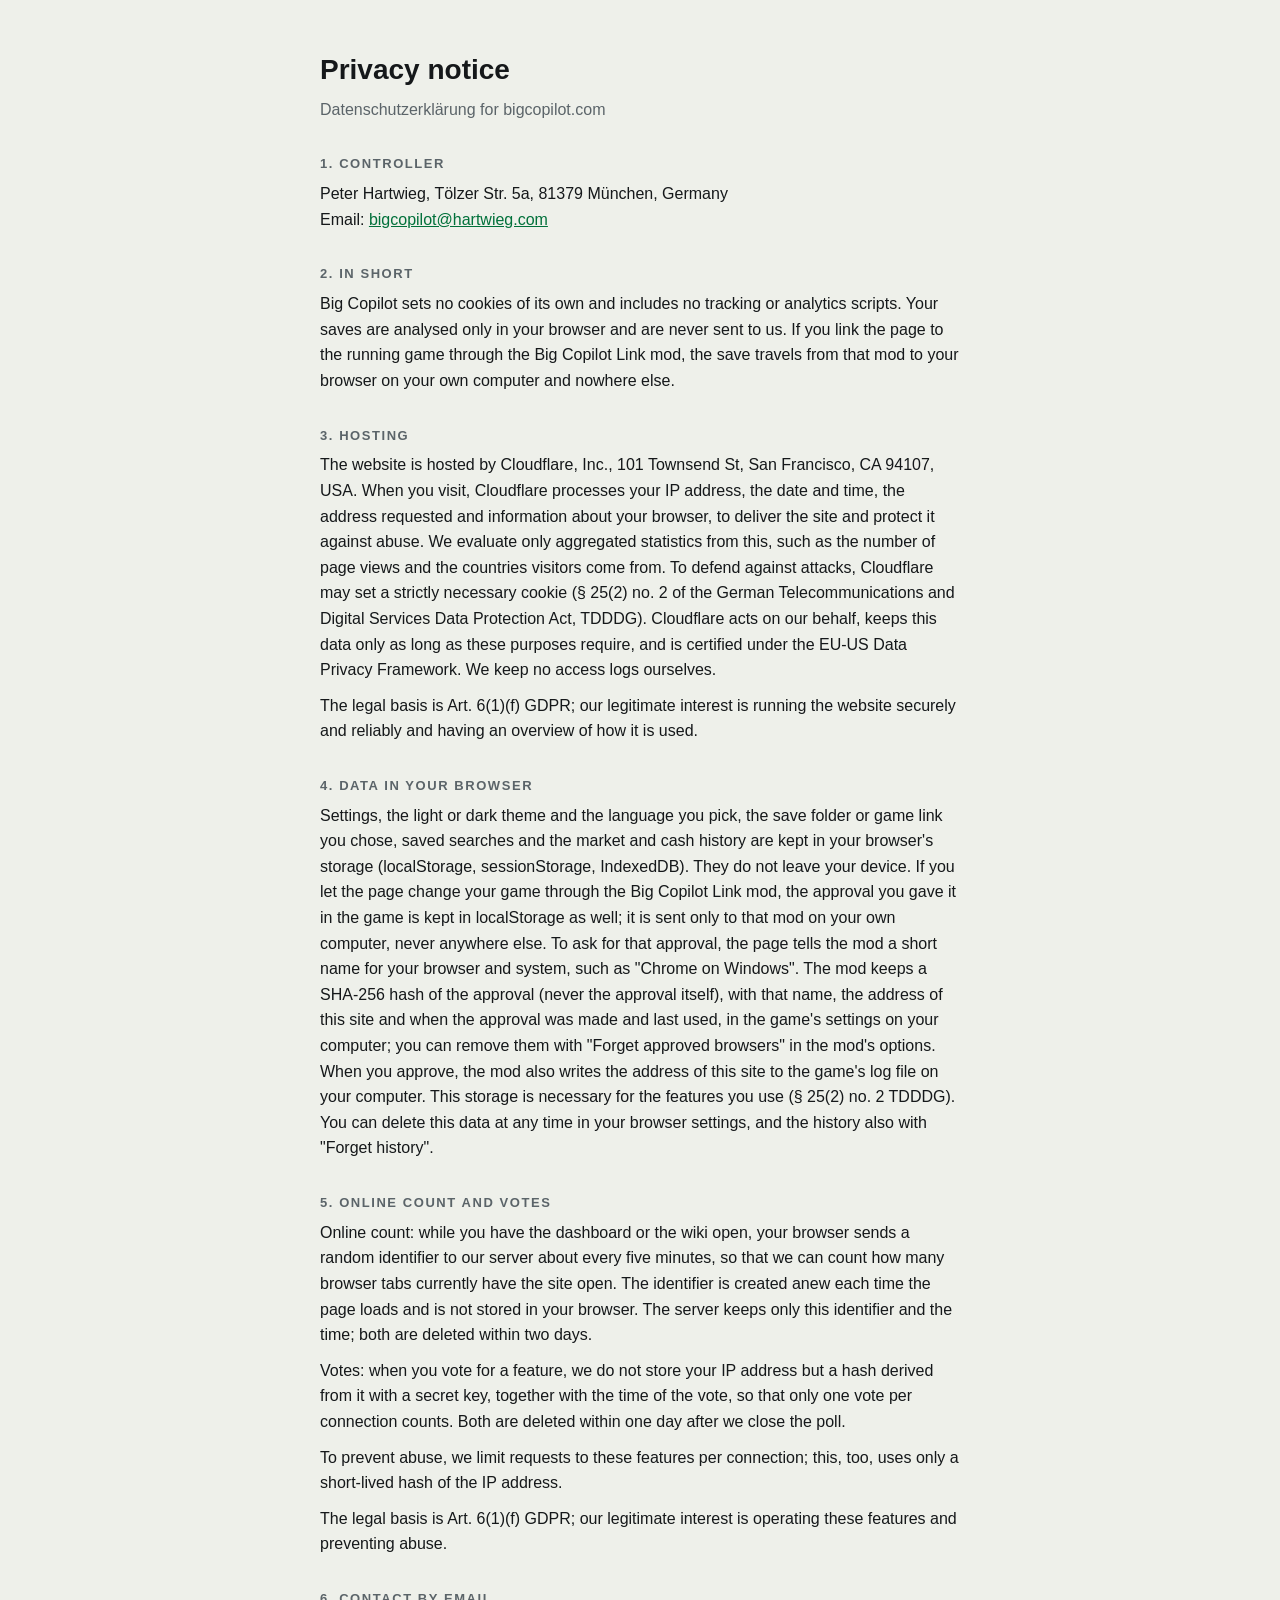
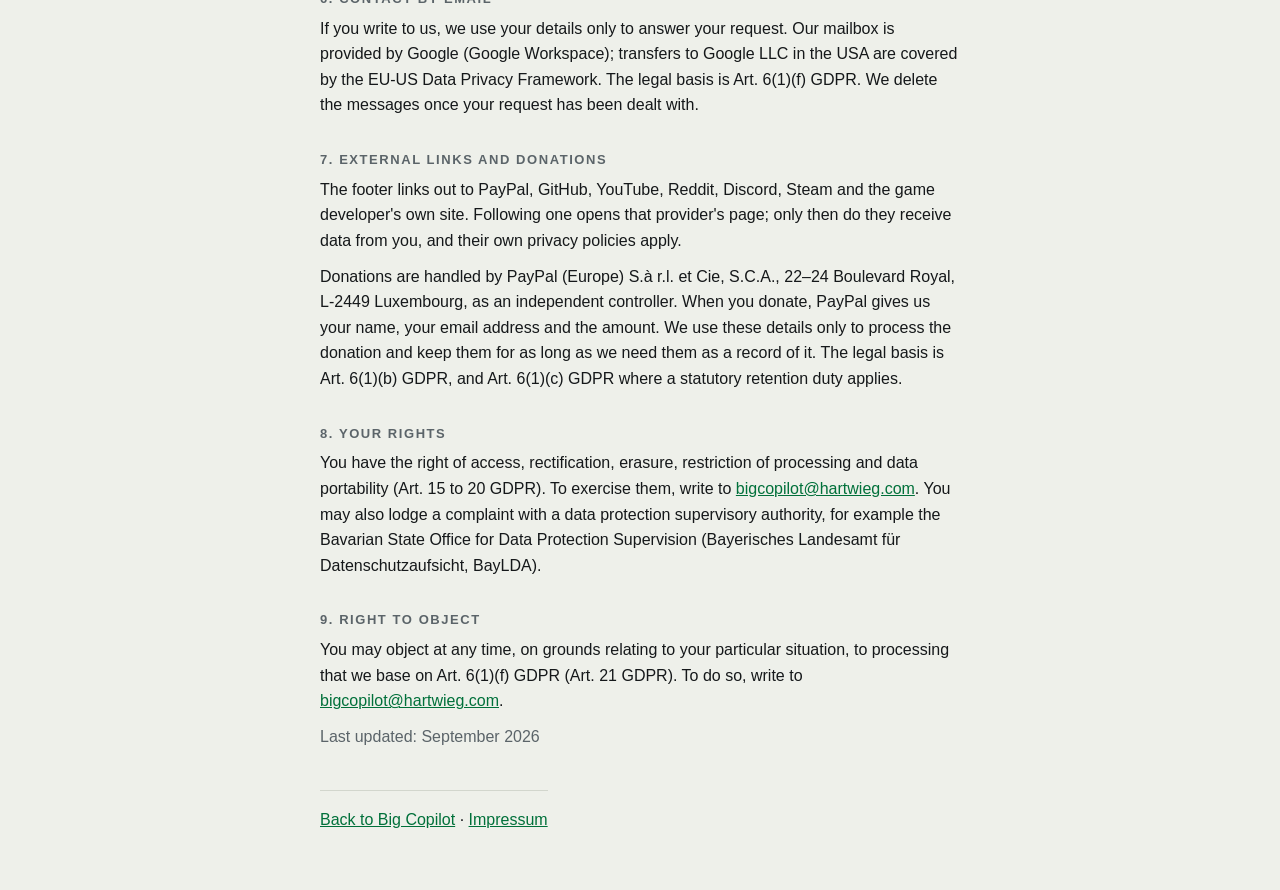
==== web/privacy.html @ a102e49f "One Language picker for the page's words and the game's names The footer's Game names becomes Langua" ====
<!doctype html>
<html lang="en">
<head>
<meta charset="utf-8">
<meta name="viewport" content="width=device-width, initial-scale=1">
<!-- Legally required to be reachable from every page, not to be found by search engines. -->
<meta name="robots" content="noindex">
<title>Privacy · Big Copilot</title>
<link rel="icon" href="data:image/svg+xml,%3Csvg xmlns='http://www.w3.org/2000/svg' viewBox='0 0 32 32'%3E%3Crect width='32' height='32' rx='7' fill='%230d100f'/%3E%3Ccircle cx='16' cy='16' r='8' fill='%2343c07a'/%3E%3C/svg%3E">
<script>
/* The theme the board's footer pinned, so opening this page from there does not
   flip to the operating system's. Same key and same attribute as the board. */
try{ var t = localStorage.getItem("ba_dash_theme"); if(t === "light" || t === "dark") document.documentElement.setAttribute("data-theme", t); }catch(e){}
</script>
<link rel="stylesheet" href="/fonts/fonts.css">
<style>
:root{--ground:#0d100f;--ink:#e9ece6;--ink-2:#9aa39d;--rule:#262c28;--accent:#43c07a;color-scheme:dark}
@media (prefers-color-scheme:light){
  :root:not([data-theme="dark"]){--ground:#eef0ea;--ink:#15181a;--ink-2:#5b6469;--rule:#d2d6cd;--accent:#00703a;color-scheme:light}
}
:root[data-theme="light"]{--ground:#eef0ea;--ink:#15181a;--ink-2:#5b6469;--rule:#d2d6cd;--accent:#00703a;color-scheme:light}
body{margin:0;background:var(--ground);color:var(--ink);font:16px/1.6 Archivo,"Helvetica Neue",Arial,sans-serif}
main{max-width:640px;margin:0 auto;padding:48px 16px}
h1{font-size:28px;margin:0 0 4px}
h2{font-size:13px;letter-spacing:.12em;text-transform:uppercase;color:var(--ink-2);margin:32px 0 6px}
p,address{margin:0 0 10px;font-style:normal}
.lead{color:var(--ink-2)}
a{color:var(--accent);overflow-wrap:anywhere}
.back{display:inline-block;margin-top:30px;padding-top:16px;border-top:1px solid var(--rule)}
</style>
</head>
<body>
<main>
  <h1>Privacy notice</h1>
  <p class="lead"><span lang="de">Datenschutzerklärung</span> for bigcopilot.com</p>

  <!-- Every promise here is backed by the code: fonts and Pyodide are served
       from this site (build_web.py, web/worker.js), the online count keeps its
       id in memory (web/community.js), the daily cleanup deletes presence rows
       and ended polls (server/worker.mjs), Worker invocation logs and traces are off
       (wrangler.jsonc), and Cloudflare's automatic Web Analytics injection is
       switched off for the domain in the dashboard. Change the text when any of those change. -->

  <h2>1. Controller</h2>
  <address>
    Peter Hartwieg, Tölzer Str. 5a, 81379 München, Germany<br>
    Email: <a href="mailto:bigcopilot@hartwieg.com">bigcopilot@hartwieg.com</a>
  </address>

  <h2>2. In short</h2>
  <p>Big Copilot sets no cookies of its own and includes no tracking or analytics scripts. Your saves are analysed only in your browser and are never sent to us. If you link the page to the running game through the Big Copilot Link mod, the save travels from that mod to your browser on your own computer and nowhere else.</p>

  <h2>3. Hosting</h2>
  <p>The website is hosted by Cloudflare, Inc., 101 Townsend St, San Francisco, CA 94107, USA. When you visit, Cloudflare processes your IP address, the date and time, the address requested and information about your browser, to deliver the site and protect it against abuse. We evaluate only aggregated statistics from this, such as the number of page views and the countries visitors come from. To defend against attacks, Cloudflare may set a strictly necessary cookie (§ 25(2) no. 2 of the German Telecommunications and Digital Services Data Protection Act, TDDDG). Cloudflare acts on our behalf, keeps this data only as long as these purposes require, and is certified under the EU-US Data Privacy Framework. We keep no access logs ourselves.</p>
  <p>The legal basis is Art. 6(1)(f) GDPR; our legitimate interest is running the website securely and reliably and having an overview of how it is used.</p>

  <h2>4. Data in your browser</h2>
  <p>Settings, the light or dark theme and the language you pick, the save folder or game link you chose, saved searches and the market and cash history are kept in your browser's storage (localStorage, sessionStorage, IndexedDB). They do not leave your device. If you let the page change your game through the Big Copilot Link mod, the approval you gave it in the game is kept in localStorage as well; it is sent only to that mod on your own computer, never anywhere else. To ask for that approval, the page tells the mod a short name for your browser and system, such as "Chrome on Windows". The mod keeps a SHA-256 hash of the approval (never the approval itself), with that name, the address of this site and when the approval was made and last used, in the game's settings on your computer; you can remove them with "Forget approved browsers" in the mod's options. When you approve, the mod also writes the address of this site to the game's log file on your computer. This storage is necessary for the features you use (§ 25(2) no. 2 TDDDG). You can delete this data at any time in your browser settings, and the history also with "Forget history".</p>

  <h2>5. Online count and votes</h2>
  <p>Online count: while you have the dashboard or the wiki open, your browser sends a random identifier to our server about every five minutes, so that we can count how many browser tabs currently have the site open. The identifier is created anew each time the page loads and is not stored in your browser. The server keeps only this identifier and the time; both are deleted within two days.</p>
  <p>Votes: when you vote for a feature, we do not store your IP address but a hash derived from it with a secret key, together with the time of the vote, so that only one vote per connection counts. Both are deleted within one day after we close the poll.</p>
  <p>To prevent abuse, we limit requests to these features per connection; this, too, uses only a short-lived hash of the IP address.</p>
  <p>The legal basis is Art. 6(1)(f) GDPR; our legitimate interest is operating these features and preventing abuse.</p>

  <h2>6. Contact by email</h2>
  <p>If you write to us, we use your details only to answer your request. Our mailbox is provided by Google (Google Workspace); transfers to Google LLC in the USA are covered by the EU-US Data Privacy Framework. The legal basis is Art. 6(1)(f) GDPR. We delete the messages once your request has been dealt with.</p>

  <h2>7. External links and donations</h2>
  <p>The footer links out to PayPal, GitHub, YouTube, Reddit, Discord, Steam and the game developer's own site. Following one opens that provider's page; only then do they receive data from you, and their own privacy policies apply.</p>
  <p>Donations are handled by PayPal (Europe) S.à r.l. et Cie, S.C.A., 22–24 Boulevard Royal, L-2449 Luxembourg, as an independent controller. When you donate, PayPal gives us your name, your email address and the amount. We use these details only to process the donation and keep them for as long as we need them as a record of it. The legal basis is Art. 6(1)(b) GDPR, and Art. 6(1)(c) GDPR where a statutory retention duty applies.</p>

  <h2>8. Your rights</h2>
  <p>You have the right of access, rectification, erasure, restriction of processing and data portability (Art. 15 to 20 GDPR). To exercise them, write to <a href="mailto:bigcopilot@hartwieg.com">bigcopilot@hartwieg.com</a>. You may also lodge a complaint with a data protection supervisory authority, for example the Bavarian State Office for Data Protection Supervision (<span lang="de">Bayerisches Landesamt für Datenschutzaufsicht</span>, BayLDA).</p>

  <h2>9. Right to object</h2>
  <p>You may object at any time, on grounds relating to your particular situation, to processing that we base on Art. 6(1)(f) GDPR (Art. 21 GDPR). To do so, write to <a href="mailto:bigcopilot@hartwieg.com">bigcopilot@hartwieg.com</a>.</p>

  <p class="lead">Last updated: September 2026</p>

  <p class="back"><a href="/">Back to Big Copilot</a> · <a href="impressum.html">Impressum</a></p>
</main>
</body>
</html>
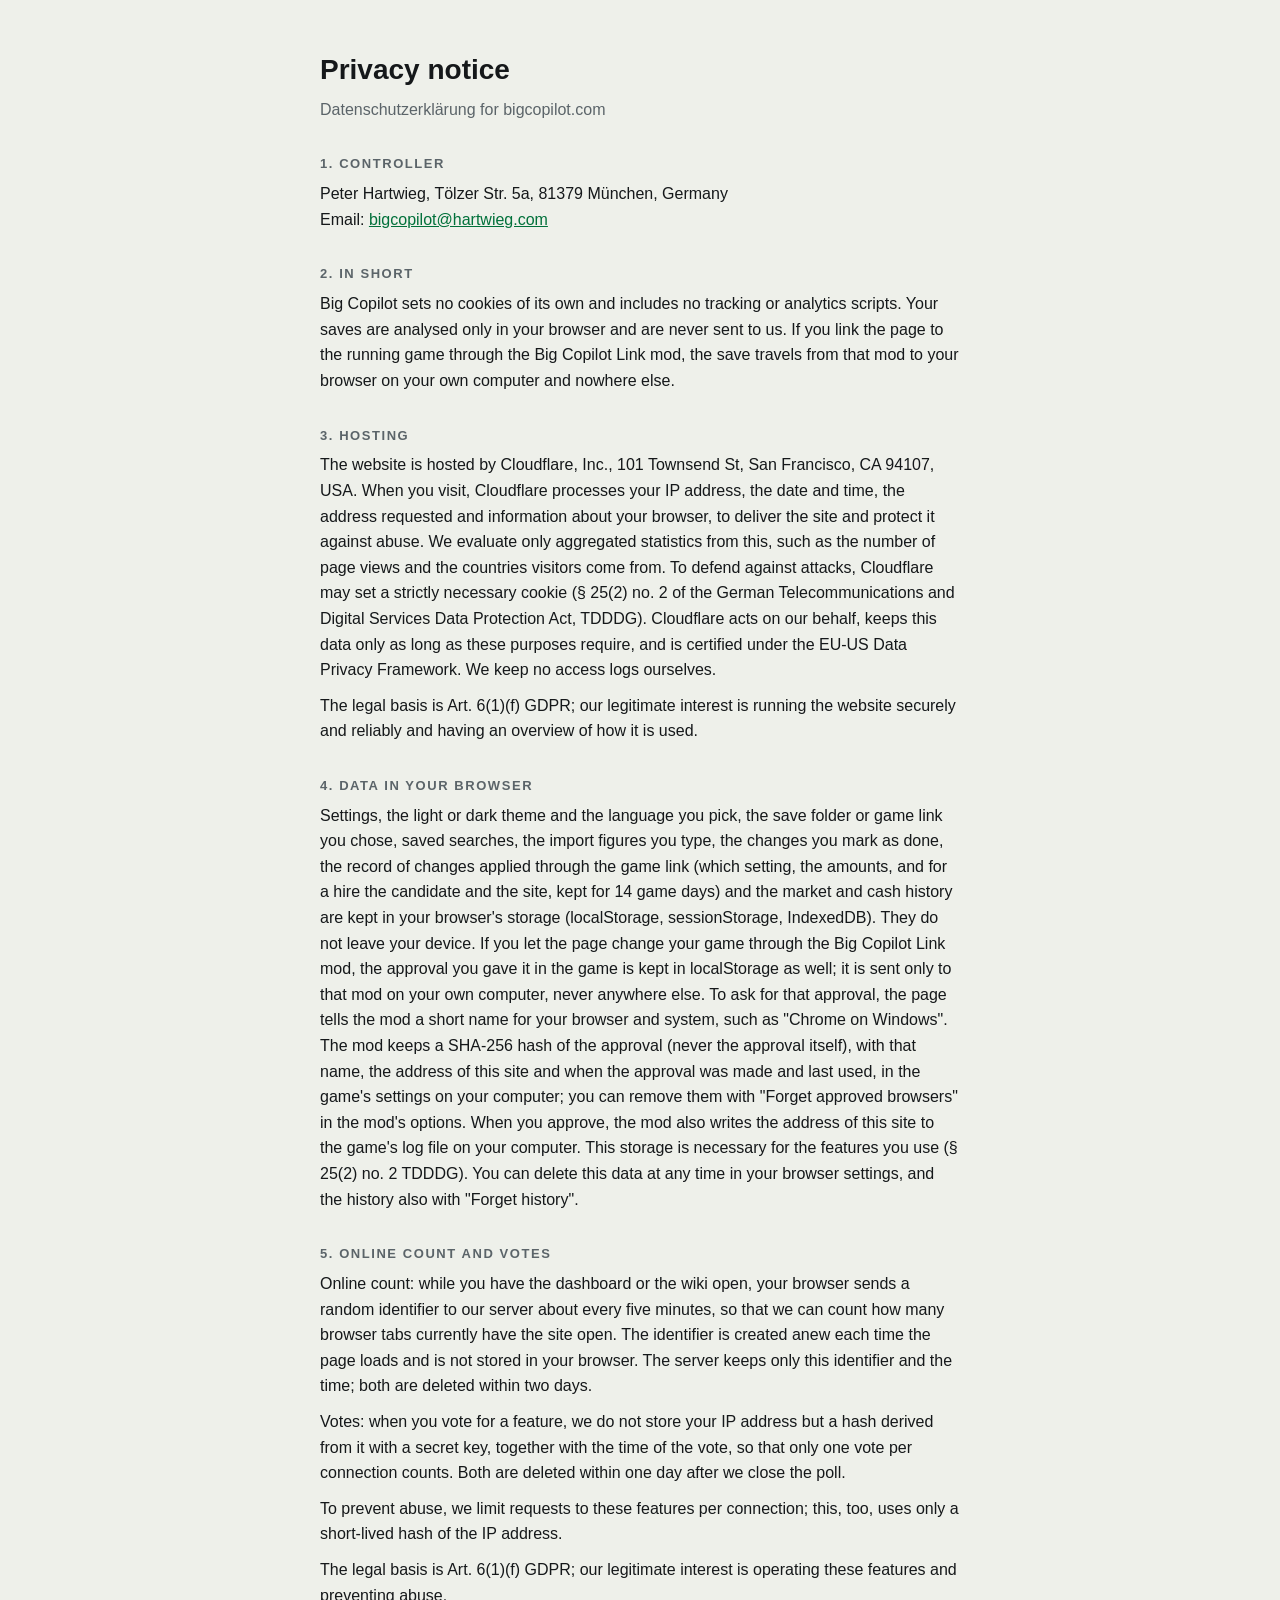
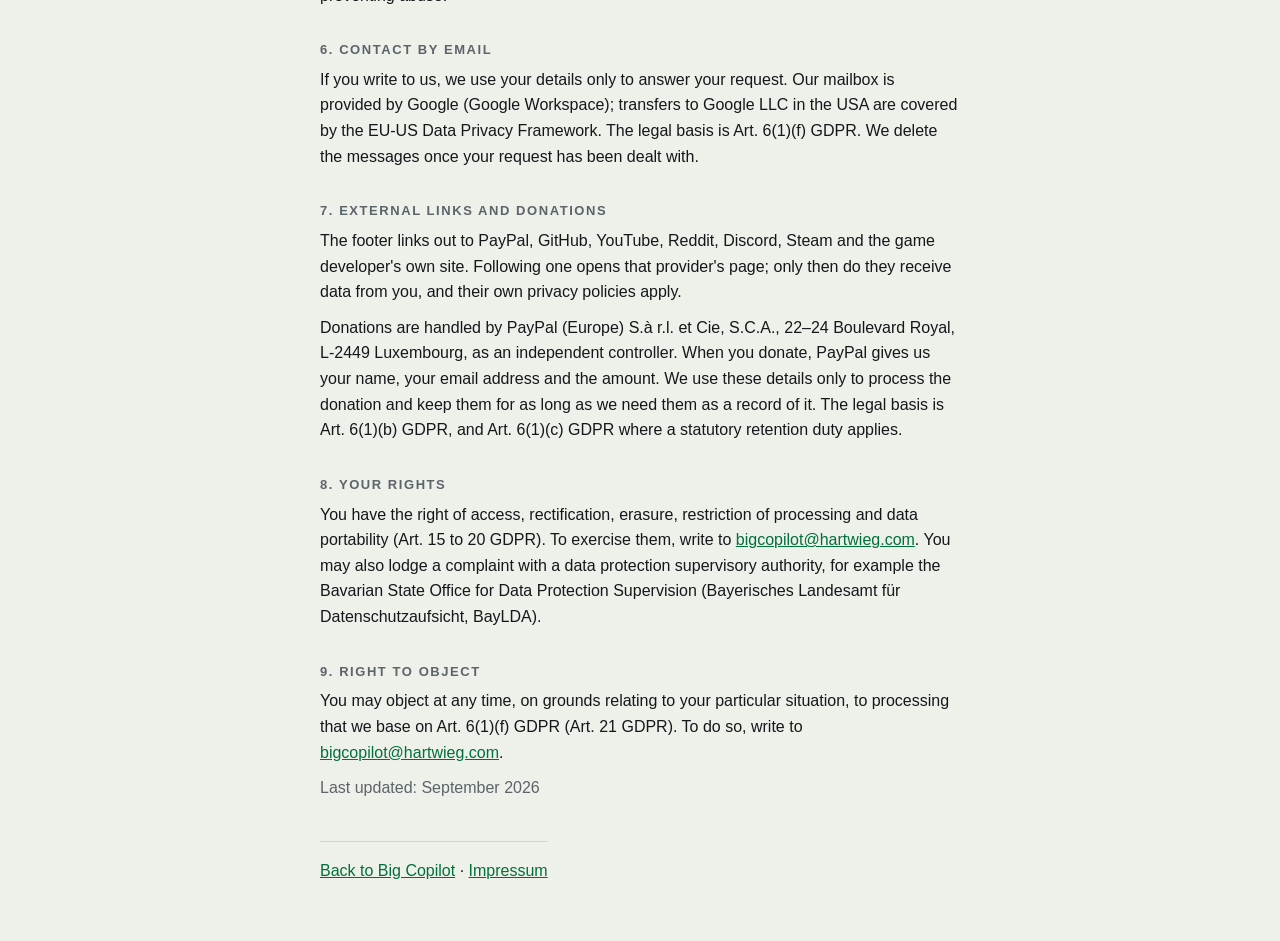
==== commit 5d01df86: "Final redesign fixes and board-wide declutter Review fixes from the final Fable 5.1 and gpt-6-astra " ====
--- a/web/privacy.html
+++ b/web/privacy.html
@@ -55,7 +55,7 @@
   <p>The legal basis is Art. 6(1)(f) GDPR; our legitimate interest is running the website securely and reliably and having an overview of how it is used.</p>
 
   <h2>4. Data in your browser</h2>
-  <p>Settings, the light or dark theme and the language you pick, the save folder or game link you chose, saved searches and the market and cash history are kept in your browser's storage (localStorage, sessionStorage, IndexedDB). They do not leave your device. If you let the page change your game through the Big Copilot Link mod, the approval you gave it in the game is kept in localStorage as well; it is sent only to that mod on your own computer, never anywhere else. To ask for that approval, the page tells the mod a short name for your browser and system, such as "Chrome on Windows". The mod keeps a SHA-256 hash of the approval (never the approval itself), with that name, the address of this site and when the approval was made and last used, in the game's settings on your computer; you can remove them with "Forget approved browsers" in the mod's options. When you approve, the mod also writes the address of this site to the game's log file on your computer. This storage is necessary for the features you use (§ 25(2) no. 2 TDDDG). You can delete this data at any time in your browser settings, and the history also with "Forget history".</p>
+  <p>Settings, the light or dark theme and the language you pick, the save folder or game link you chose, saved searches, the import figures you type, the changes you mark as done, the record of changes applied through the game link (which setting, the amounts, and for a hire the candidate and the site, kept for 14 game days) and the market and cash history are kept in your browser's storage (localStorage, sessionStorage, IndexedDB). They do not leave your device. If you let the page change your game through the Big Copilot Link mod, the approval you gave it in the game is kept in localStorage as well; it is sent only to that mod on your own computer, never anywhere else. To ask for that approval, the page tells the mod a short name for your browser and system, such as "Chrome on Windows". The mod keeps a SHA-256 hash of the approval (never the approval itself), with that name, the address of this site and when the approval was made and last used, in the game's settings on your computer; you can remove them with "Forget approved browsers" in the mod's options. When you approve, the mod also writes the address of this site to the game's log file on your computer. This storage is necessary for the features you use (§ 25(2) no. 2 TDDDG). You can delete this data at any time in your browser settings, and the history also with "Forget history".</p>
 
   <h2>5. Online count and votes</h2>
   <p>Online count: while you have the dashboard or the wiki open, your browser sends a random identifier to our server about every five minutes, so that we can count how many browser tabs currently have the site open. The identifier is created anew each time the page loads and is not stored in your browser. The server keeps only this identifier and the time; both are deleted within two days.</p>
